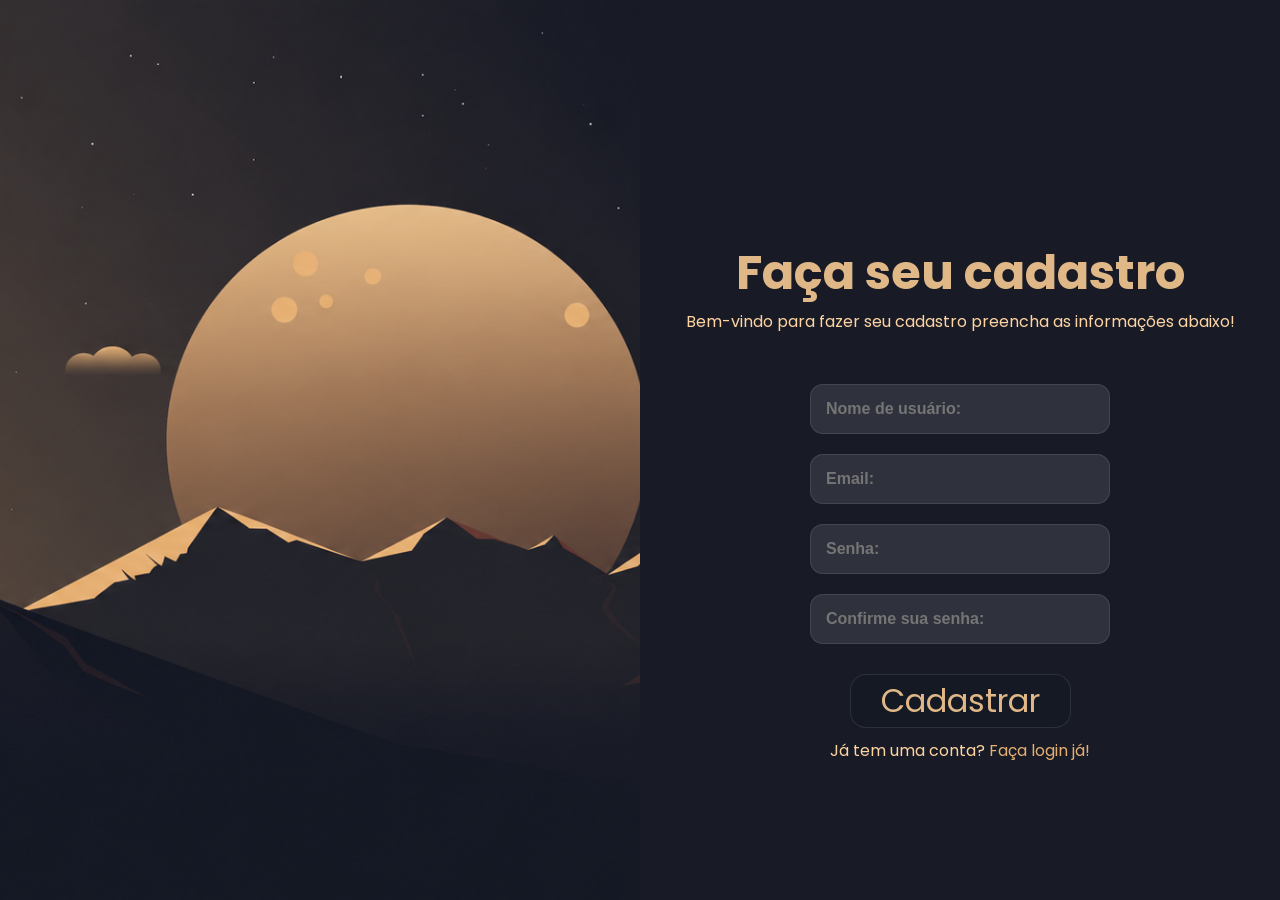
==== cadastro.html @ 0af95fa7 "first commit" ====
<!DOCTYPE html>
<html lang="pt-br">

<head>
    <meta charset="UTF-8">
    <link rel="stylesheet" href="cadastro.css">
    <meta name="viewport" content="width=device-width, initial-scale=1.0">
    <title>Login</title>
</head>

<body>
    <main>
        <div class="imagem">
        </div>
        <div class="login">
            <h1>Faça seu cadastro</h1>
            <p>Bem-vindo para fazer seu cadastro preencha as informações abaixo!</p>
            <div class="content">
                <div class="inputs">
                    <input type="text" placeholder="Nome de usuário:" class="user">
                    <input type="email" placeholder="Email:" class="user">
                    <input type="password" placeholder="Senha:" class="psswrd">
                    <input type="password" placeholder="Confirme sua senha:" class="psswrd">
                </div>

                <a href="index.html" class="entrar">Cadastrar</a>
                <div class="cadastro">
                    <p>Já tem uma conta? <a href="index.html" class="cadastrobtn">Faça login já!</a></p>
                </div>
            </div>
        </div>

    </main>
</body>

</html>
---- cadastro.css ----
@import url('https://fonts.googleapis.com/css2?family=Asap+Sharp:ital,wght@0,100..900;1,100..900&family=Changa+One:ital@0;1&family=Lexend:wght@100..900&family=Poppins:ital,wght@0,100;0,200;0,300;0,400;0,500;0,600;0,700;0,800;0,900;1,100;1,200;1,300;1,400;1,500;1,600;1,700;1,800;1,900&display=swap');

* {
    margin: 0;
    padding: 0;
    box-sizing: border-box;
}

main {
    display: grid;
    grid-template-columns: 1fr 1fr;
}

.imagem {
    height: 100vh;
    background-image: url(img/fundolegal.png);
    background-position: center;
    background-size: cover;
    background-repeat: no-repeat;
}

.login {
    font-family: "Poppins";


    text-align: center;
    display: flex;

    flex-direction: column;

    background-color: #181B26;
    justify-content: center;

    h1 {
        margin-top: 100px;
        font-size: 3rem;
        color: #E0B787;
    }

    p {
        color: #ffd4a3;
    }

    .entrar {
        text-decoration: none;
        color: #E0B787;

        font-size: 2rem;

        background-color: #141924;
        padding: 2px 30px;
        border: solid 1px rgba(255, 255, 255, 0.1);
        border-radius: 16px;

        display: inline-block;

        transition: transform 0.1s ease-in-out;

        margin: 0 0 10px 0;
        
    }

}

a {
    text-decoration: none;
}

.inputs {
    display: flex;
    flex-direction: column;

    align-items: flex-start;

    margin: 50px auto 30px auto;

    gap: 20px;

    width: 100%;
    max-width: 300px;

    input {
        display: flex;

        padding: 15px;
        font-size: 1rem;

        color: white;
        font-weight: bold;

        border: solid 1px rgba(255, 255, 255, 0.1);
        border-radius: 13px;

        background: rgba(255, 255, 255, 0.1);

        width: 100%;

    }
}

.cadastrobtn {
    color: #E5AF73;
}

.cadastrobtn:hover {
    text-decoration: underline;
}
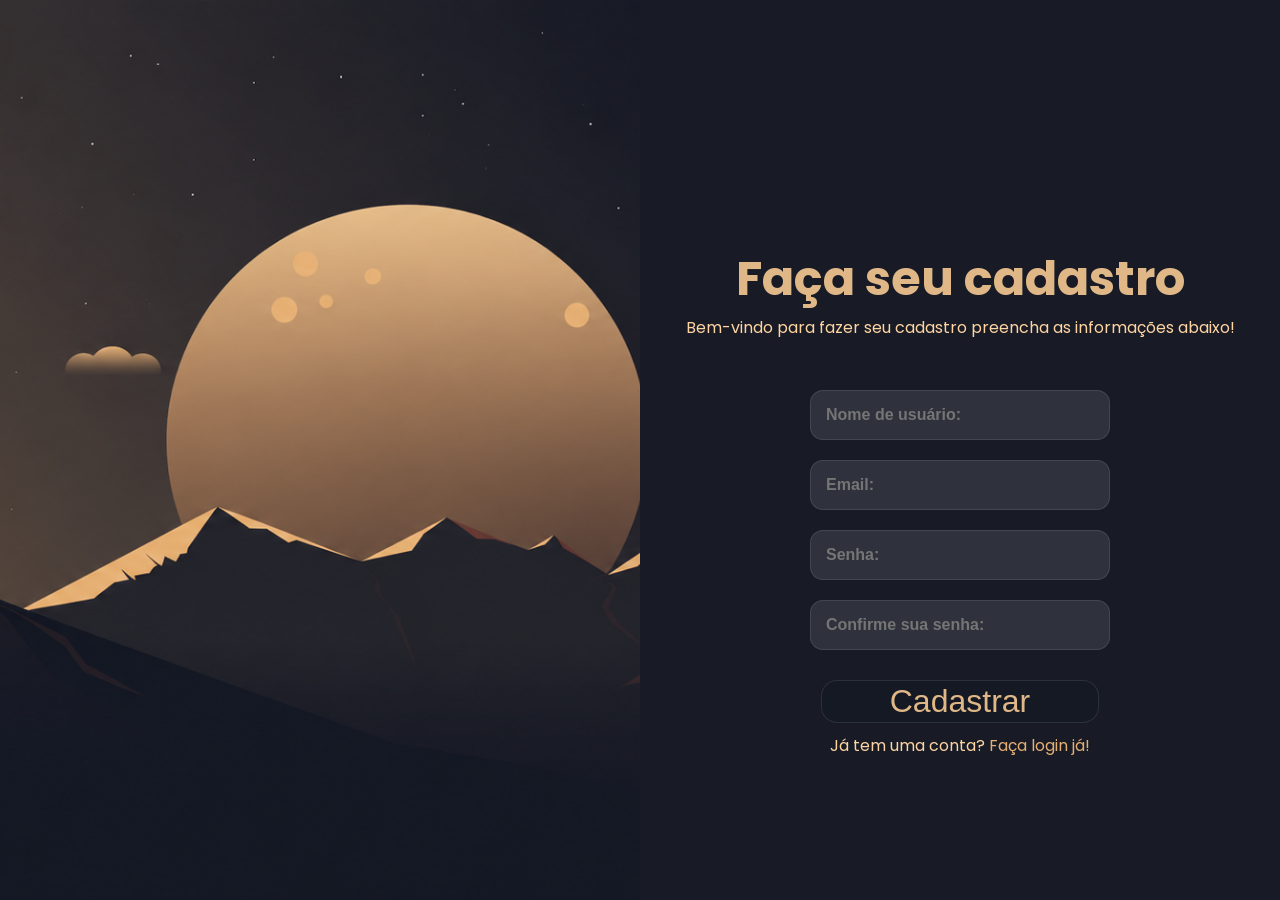
==== commit f6fa1334: "Commit 3" ====
--- a/cadastro.html
+++ b/cadastro.html
@@ -17,13 +17,13 @@
             <p>Bem-vindo para fazer seu cadastro preencha as informações abaixo!</p>
             <div class="content">
                 <div class="inputs">
-                    <input type="text" placeholder="Nome de usuário:" class="user">
-                    <input type="email" placeholder="Email:" class="user">
-                    <input type="password" placeholder="Senha:" class="psswrd">
-                    <input type="password" placeholder="Confirme sua senha:" class="psswrd">
+                    <input type="text" placeholder="Nome de usuário:" class="user" id="cadastroName">
+                    <input type="email" placeholder="Email:" class="user" id="cadastroMail">
+                    <input type="password" placeholder="Senha:" class="psswrd" id="cadastroSenha">
+                    <input type="password" placeholder="Confirme sua senha:" class="psswrd" id="cadastroConfirm">
                 </div>
 
-                <a href="index.html" class="entrar">Cadastrar</a>
+                <button type="button" class="entrar" id="cadastroButton">Cadastrar</button>
                 <div class="cadastro">
                     <p>Já tem uma conta? <a href="index.html" class="cadastrobtn">Faça login já!</a></p>
                 </div>
@@ -31,6 +31,8 @@
         </div>
 
     </main>
+
+    <script src="cadastro.js"></script>
 </body>
 
 </html>
--- a/cadastro.css
+++ b/cadastro.css
@@ -48,7 +48,7 @@
         font-size: 2rem;
 
         background-color: #141924;
-        padding: 2px 30px;
+        padding: 2px 68px;
         border: solid 1px rgba(255, 255, 255, 0.1);
         border-radius: 16px;
 
@@ -58,6 +58,11 @@
 
         margin: 0 0 10px 0;
         
+    }
+
+    .entrar:hover {
+        cursor: pointer;
+        transform: scale(1.1);
     }
 
 }
